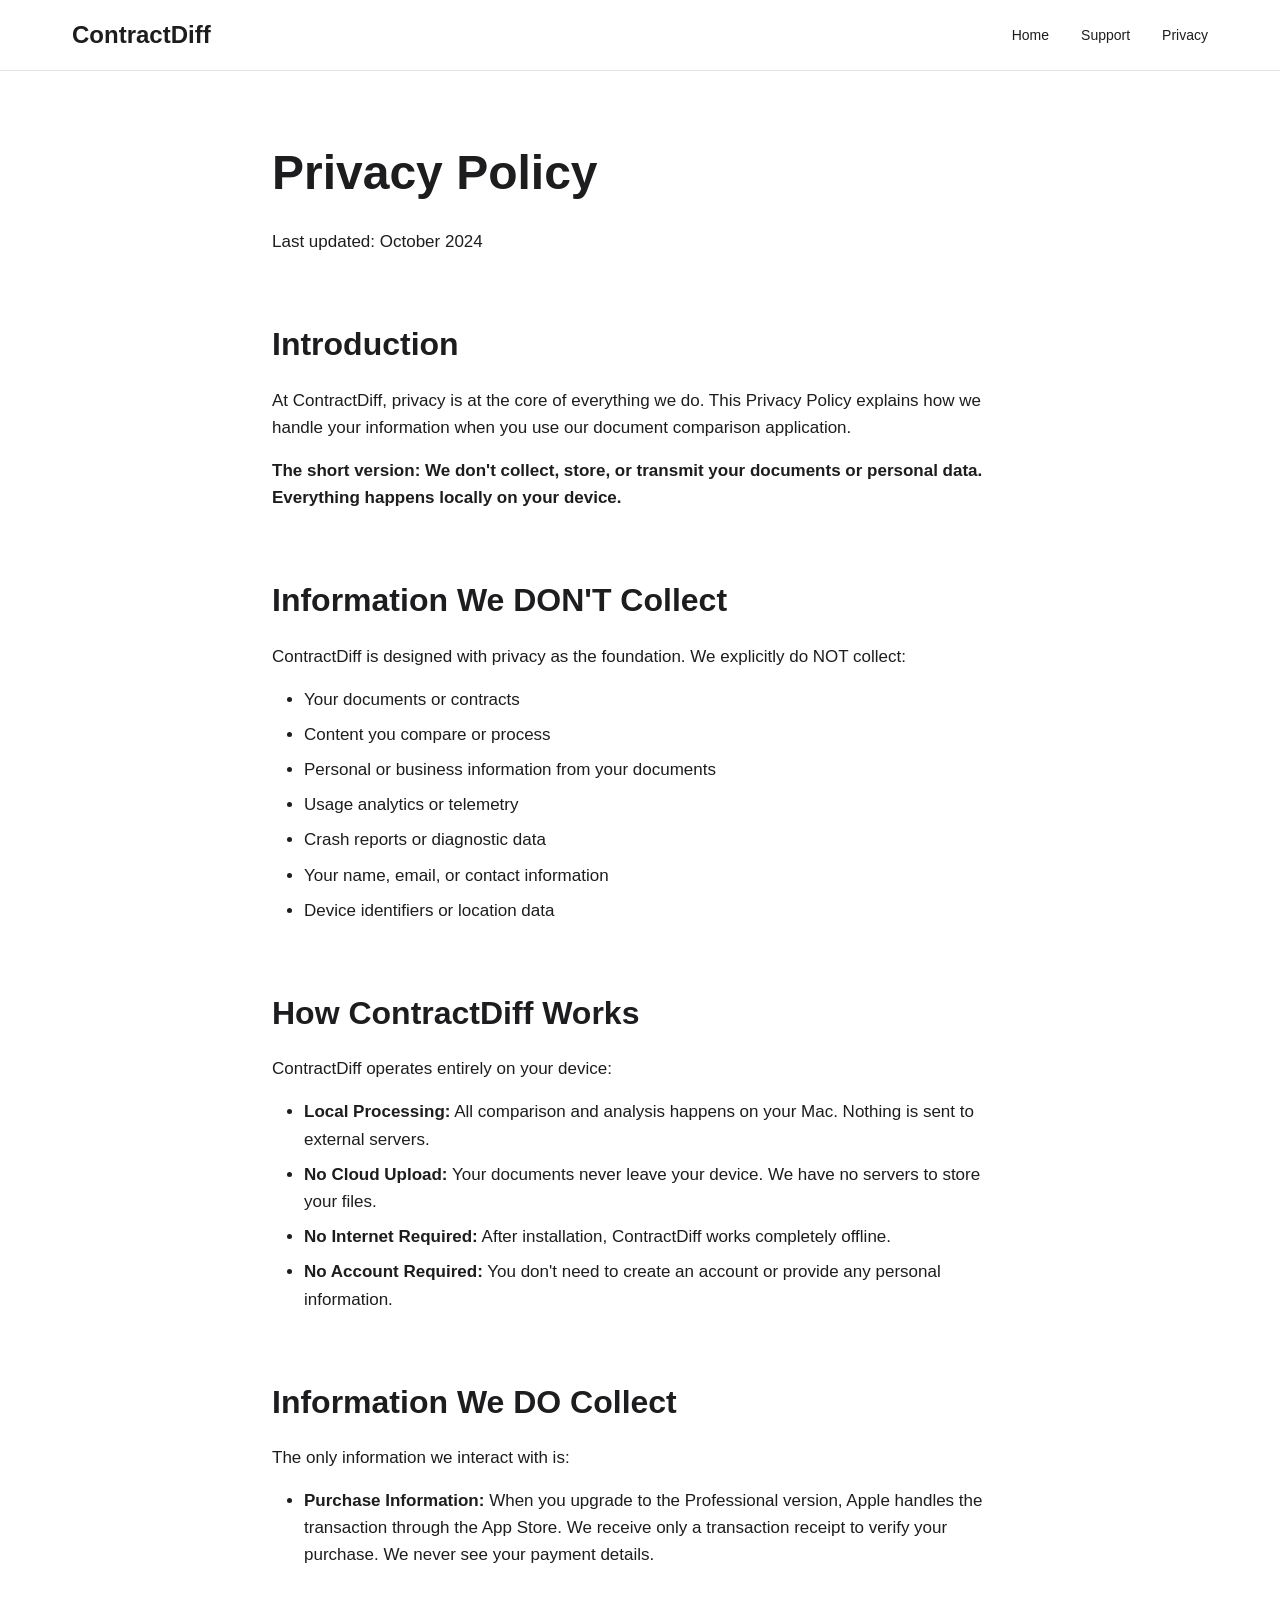
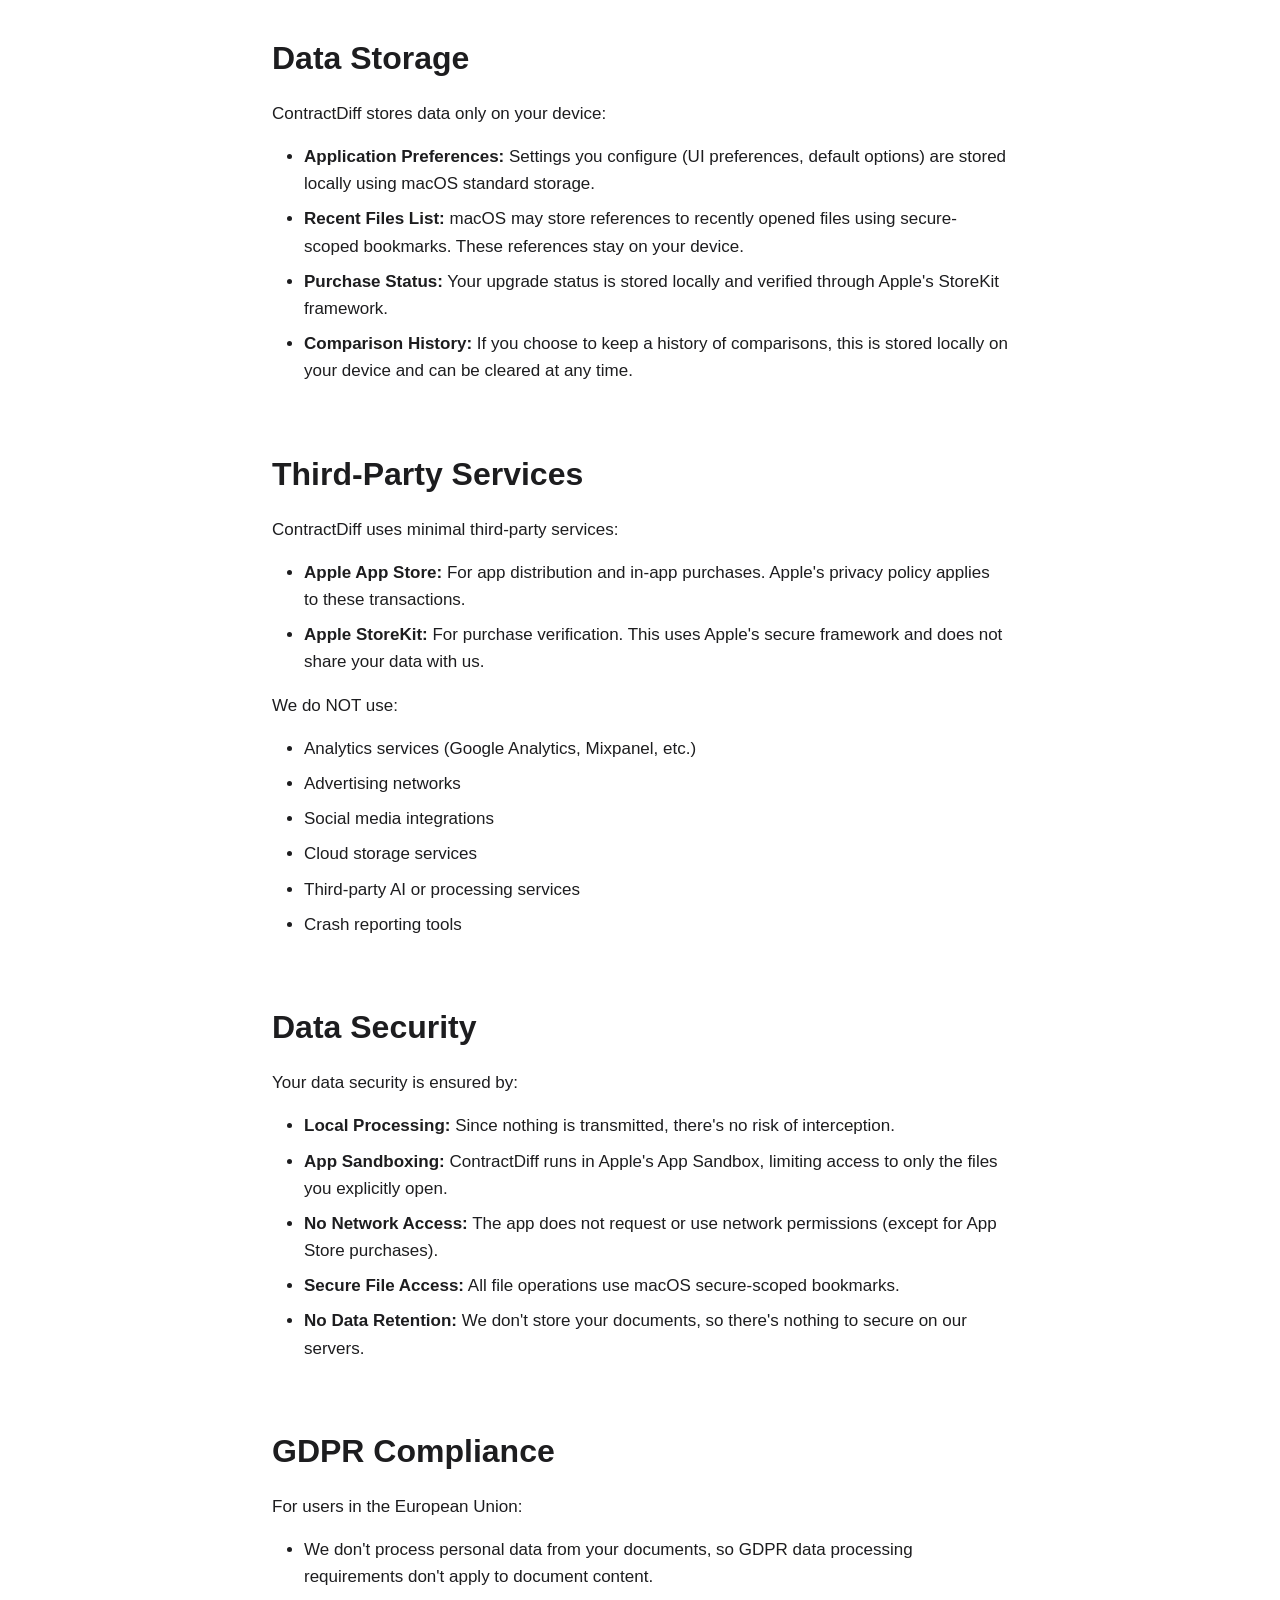
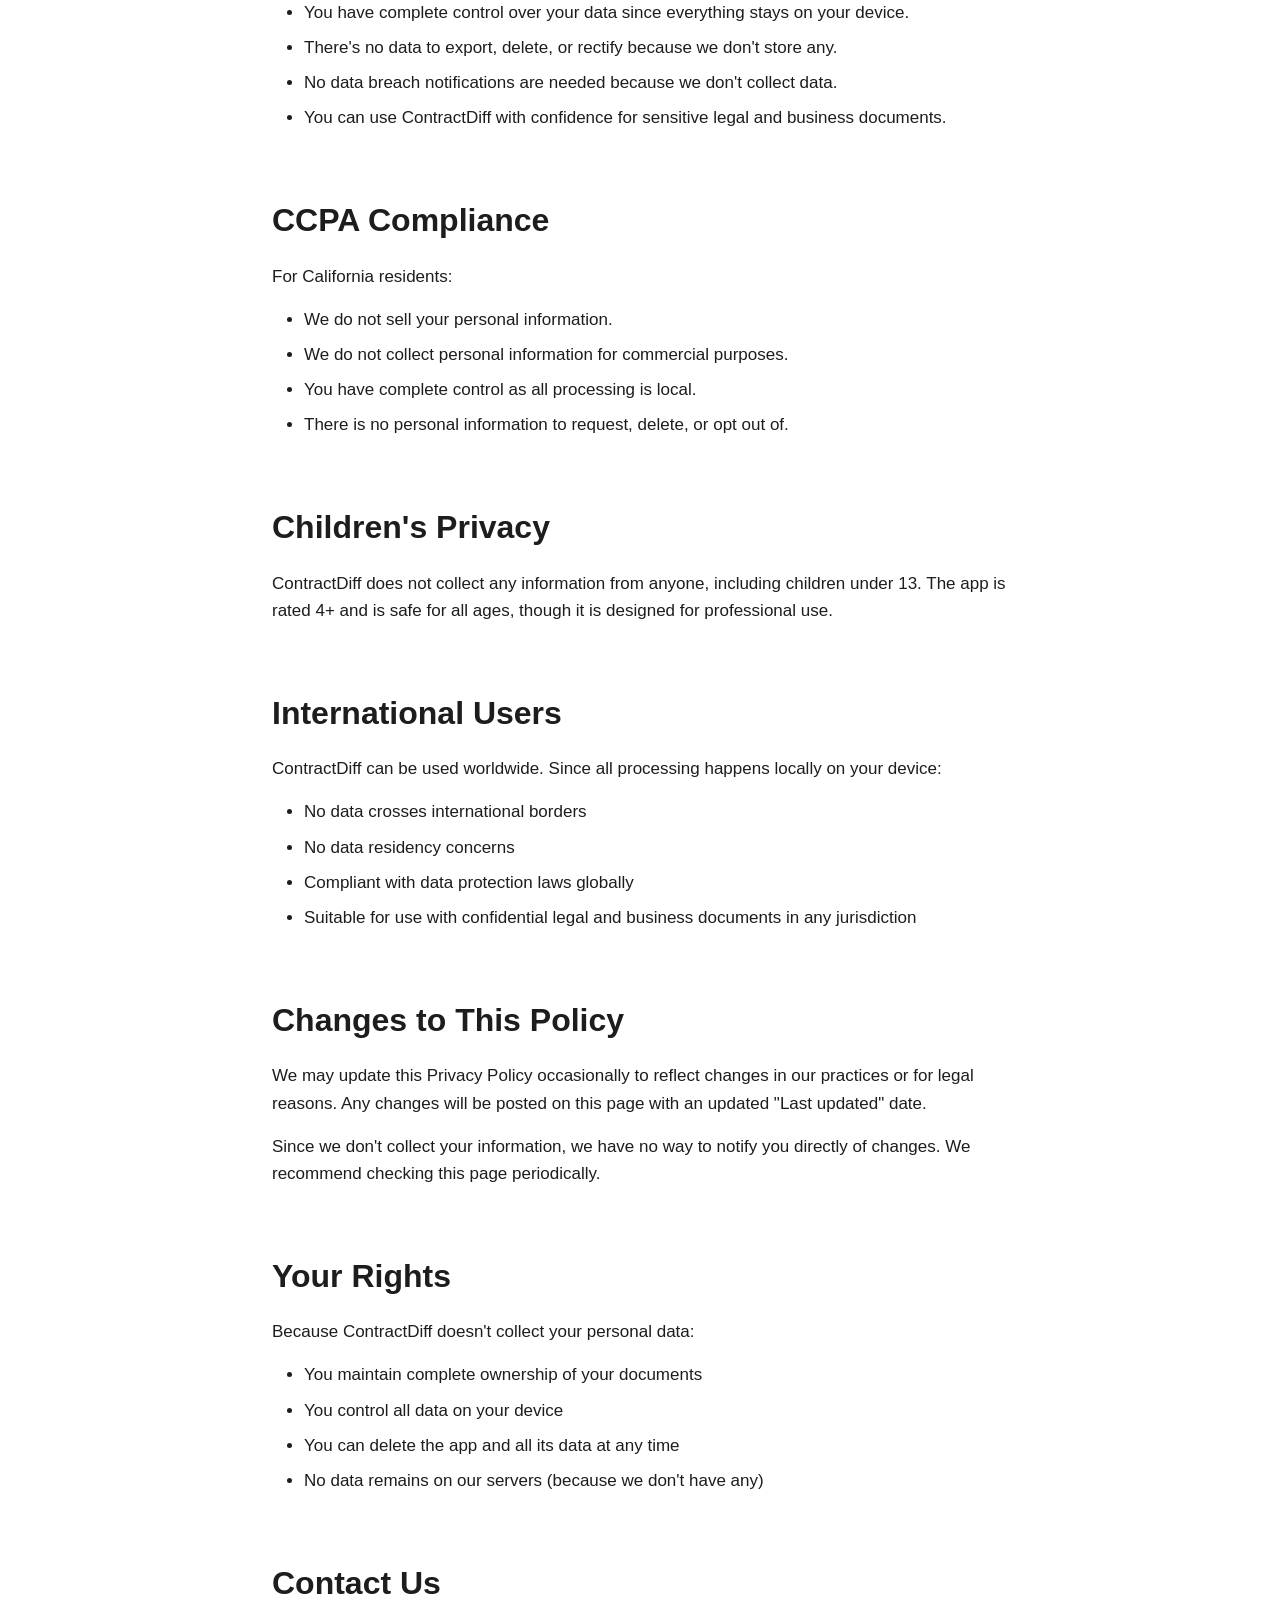
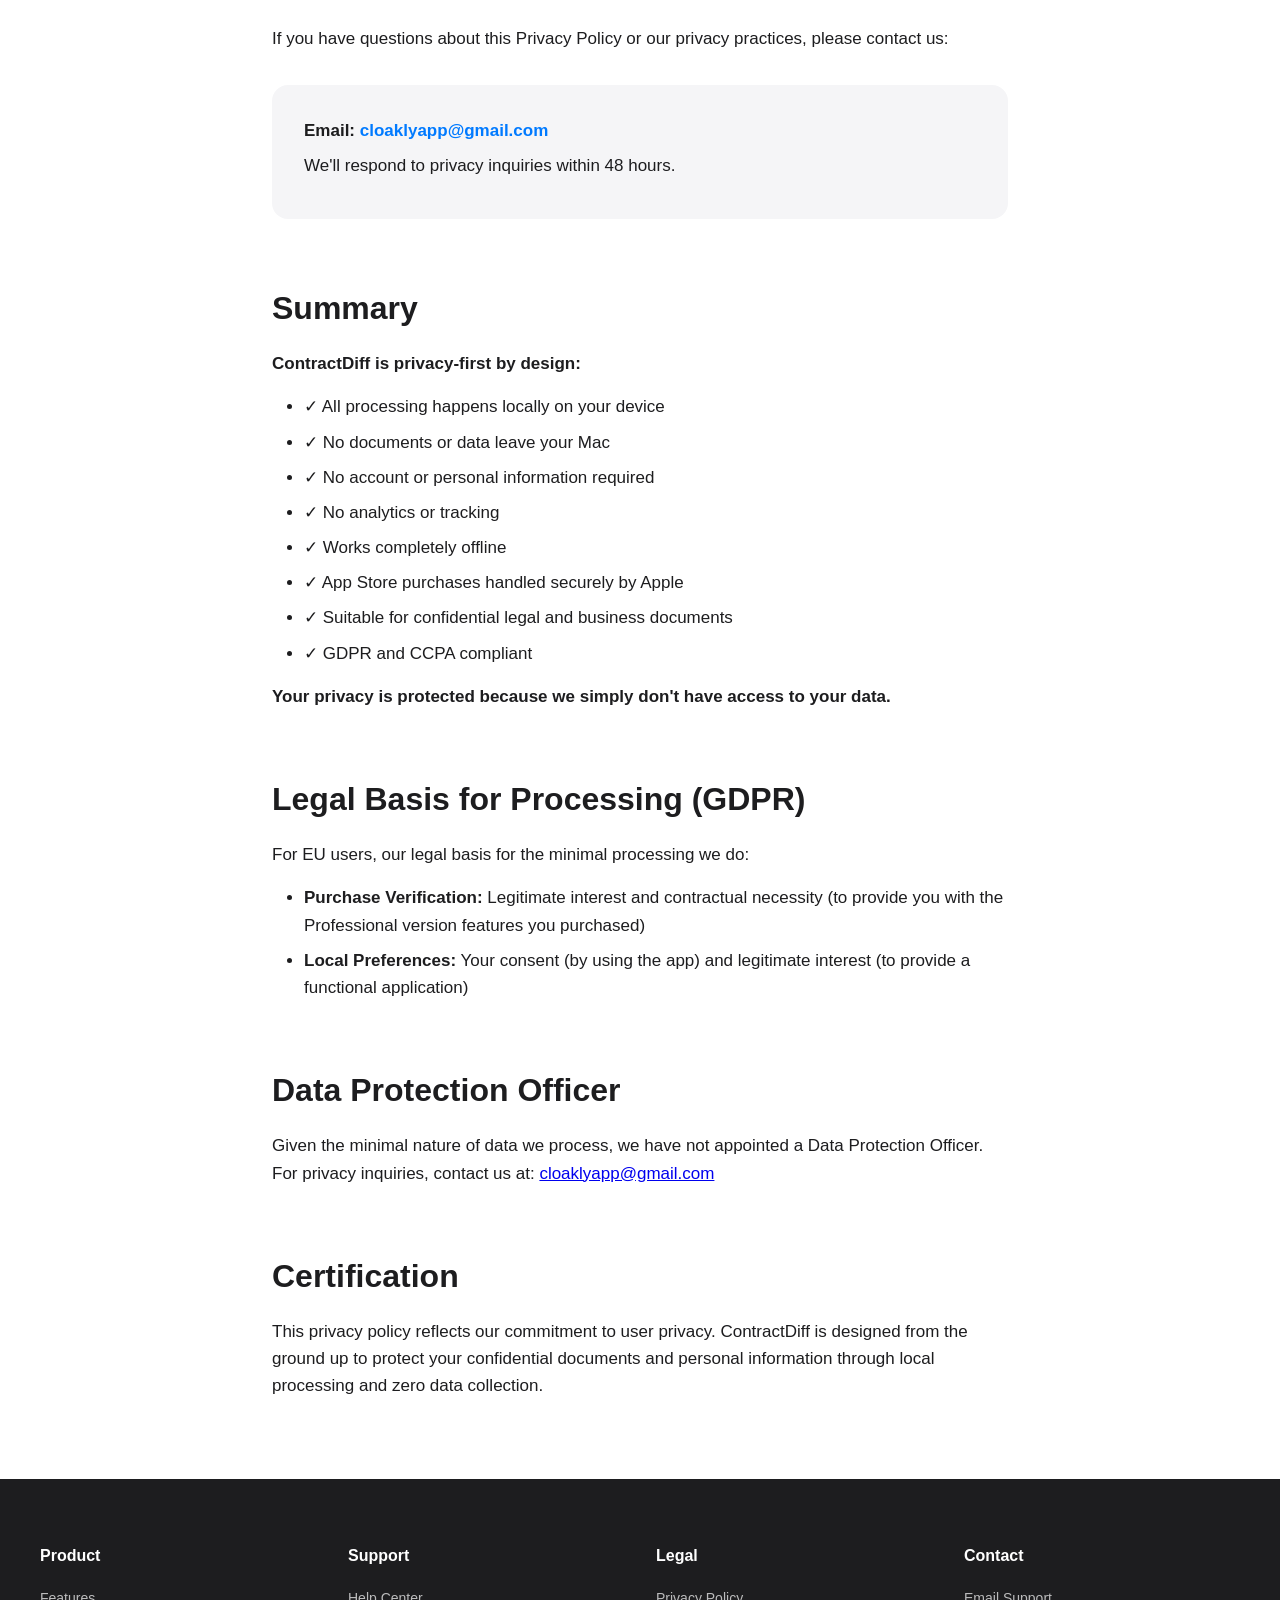
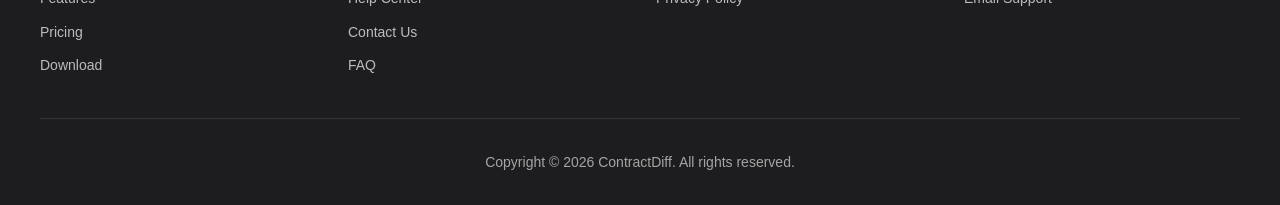
==== privacy.html @ 59f99d76 "Initial ContractDiff website with marketing, support, and privacy pages" ====
<!DOCTYPE html>
<html lang="en">
<head>
    <meta charset="UTF-8">
    <meta name="viewport" content="width=device-width, initial-scale=1.0">
    <meta name="description" content="ContractDiff Privacy Policy - Learn how we protect your documents and personal data.">
    <title>Privacy Policy - ContractDiff</title>
    <link rel="stylesheet" href="css/style.css">
</head>
<body>
    <header>
        <nav>
            <a href="index.html" class="logo">ContractDiff</a>
            <ul class="nav-links">
                <li><a href="index.html">Home</a></li>
                <li><a href="support.html">Support</a></li>
                <li><a href="privacy.html">Privacy</a></li>
            </ul>
        </nav>
    </header>

    <main class="privacy-container">
        <h1>Privacy Policy</h1>
        <p class="last-updated">Last updated: October 2024</p>

        <h2>Introduction</h2>
        <p>At ContractDiff, privacy is at the core of everything we do. This Privacy Policy explains how we handle your information when you use our document comparison application.</p>
        <p><strong>The short version: We don't collect, store, or transmit your documents or personal data. Everything happens locally on your device.</strong></p>

        <h2>Information We DON'T Collect</h2>
        <p>ContractDiff is designed with privacy as the foundation. We explicitly do NOT collect:</p>
        <ul>
            <li>Your documents or contracts</li>
            <li>Content you compare or process</li>
            <li>Personal or business information from your documents</li>
            <li>Usage analytics or telemetry</li>
            <li>Crash reports or diagnostic data</li>
            <li>Your name, email, or contact information</li>
            <li>Device identifiers or location data</li>
        </ul>

        <h2>How ContractDiff Works</h2>
        <p>ContractDiff operates entirely on your device:</p>
        <ul>
            <li><strong>Local Processing:</strong> All comparison and analysis happens on your Mac. Nothing is sent to external servers.</li>
            <li><strong>No Cloud Upload:</strong> Your documents never leave your device. We have no servers to store your files.</li>
            <li><strong>No Internet Required:</strong> After installation, ContractDiff works completely offline.</li>
            <li><strong>No Account Required:</strong> You don't need to create an account or provide any personal information.</li>
        </ul>

        <h2>Information We DO Collect</h2>
        <p>The only information we interact with is:</p>
        <ul>
            <li><strong>Purchase Information:</strong> When you upgrade to the Professional version, Apple handles the transaction through the App Store. We receive only a transaction receipt to verify your purchase. We never see your payment details.</li>
        </ul>

        <h2>Data Storage</h2>
        <p>ContractDiff stores data only on your device:</p>
        <ul>
            <li><strong>Application Preferences:</strong> Settings you configure (UI preferences, default options) are stored locally using macOS standard storage.</li>
            <li><strong>Recent Files List:</strong> macOS may store references to recently opened files using secure-scoped bookmarks. These references stay on your device.</li>
            <li><strong>Purchase Status:</strong> Your upgrade status is stored locally and verified through Apple's StoreKit framework.</li>
            <li><strong>Comparison History:</strong> If you choose to keep a history of comparisons, this is stored locally on your device and can be cleared at any time.</li>
        </ul>

        <h2>Third-Party Services</h2>
        <p>ContractDiff uses minimal third-party services:</p>
        <ul>
            <li><strong>Apple App Store:</strong> For app distribution and in-app purchases. Apple's privacy policy applies to these transactions.</li>
            <li><strong>Apple StoreKit:</strong> For purchase verification. This uses Apple's secure framework and does not share your data with us.</li>
        </ul>
        <p>We do NOT use:</p>
        <ul>
            <li>Analytics services (Google Analytics, Mixpanel, etc.)</li>
            <li>Advertising networks</li>
            <li>Social media integrations</li>
            <li>Cloud storage services</li>
            <li>Third-party AI or processing services</li>
            <li>Crash reporting tools</li>
        </ul>

        <h2>Data Security</h2>
        <p>Your data security is ensured by:</p>
        <ul>
            <li><strong>Local Processing:</strong> Since nothing is transmitted, there's no risk of interception.</li>
            <li><strong>App Sandboxing:</strong> ContractDiff runs in Apple's App Sandbox, limiting access to only the files you explicitly open.</li>
            <li><strong>No Network Access:</strong> The app does not request or use network permissions (except for App Store purchases).</li>
            <li><strong>Secure File Access:</strong> All file operations use macOS secure-scoped bookmarks.</li>
            <li><strong>No Data Retention:</strong> We don't store your documents, so there's nothing to secure on our servers.</li>
        </ul>

        <h2>GDPR Compliance</h2>
        <p>For users in the European Union:</p>
        <ul>
            <li>We don't process personal data from your documents, so GDPR data processing requirements don't apply to document content.</li>
            <li>You have complete control over your data since everything stays on your device.</li>
            <li>There's no data to export, delete, or rectify because we don't store any.</li>
            <li>No data breach notifications are needed because we don't collect data.</li>
            <li>You can use ContractDiff with confidence for sensitive legal and business documents.</li>
        </ul>

        <h2>CCPA Compliance</h2>
        <p>For California residents:</p>
        <ul>
            <li>We do not sell your personal information.</li>
            <li>We do not collect personal information for commercial purposes.</li>
            <li>You have complete control as all processing is local.</li>
            <li>There is no personal information to request, delete, or opt out of.</li>
        </ul>

        <h2>Children's Privacy</h2>
        <p>ContractDiff does not collect any information from anyone, including children under 13. The app is rated 4+ and is safe for all ages, though it is designed for professional use.</p>

        <h2>International Users</h2>
        <p>ContractDiff can be used worldwide. Since all processing happens locally on your device:</p>
        <ul>
            <li>No data crosses international borders</li>
            <li>No data residency concerns</li>
            <li>Compliant with data protection laws globally</li>
            <li>Suitable for use with confidential legal and business documents in any jurisdiction</li>
        </ul>

        <h2>Changes to This Policy</h2>
        <p>We may update this Privacy Policy occasionally to reflect changes in our practices or for legal reasons. Any changes will be posted on this page with an updated "Last updated" date.</p>
        <p>Since we don't collect your information, we have no way to notify you directly of changes. We recommend checking this page periodically.</p>

        <h2>Your Rights</h2>
        <p>Because ContractDiff doesn't collect your personal data:</p>
        <ul>
            <li>You maintain complete ownership of your documents</li>
            <li>You control all data on your device</li>
            <li>You can delete the app and all its data at any time</li>
            <li>No data remains on our servers (because we don't have any)</li>
        </ul>

        <h2>Contact Us</h2>
        <p>If you have questions about this Privacy Policy or our privacy practices, please contact us:</p>
        <div class="contact-box">
            <p><strong>Email:</strong> <a href="mailto:cloaklyapp@gmail.com">cloaklyapp@gmail.com</a></p>
            <p>We'll respond to privacy inquiries within 48 hours.</p>
        </div>

        <h2>Summary</h2>
        <p><strong>ContractDiff is privacy-first by design:</strong></p>
        <ul>
            <li>✓ All processing happens locally on your device</li>
            <li>✓ No documents or data leave your Mac</li>
            <li>✓ No account or personal information required</li>
            <li>✓ No analytics or tracking</li>
            <li>✓ Works completely offline</li>
            <li>✓ App Store purchases handled securely by Apple</li>
            <li>✓ Suitable for confidential legal and business documents</li>
            <li>✓ GDPR and CCPA compliant</li>
        </ul>
        <p><strong>Your privacy is protected because we simply don't have access to your data.</strong></p>

        <h2>Legal Basis for Processing (GDPR)</h2>
        <p>For EU users, our legal basis for the minimal processing we do:</p>
        <ul>
            <li><strong>Purchase Verification:</strong> Legitimate interest and contractual necessity (to provide you with the Professional version features you purchased)</li>
            <li><strong>Local Preferences:</strong> Your consent (by using the app) and legitimate interest (to provide a functional application)</li>
        </ul>

        <h2>Data Protection Officer</h2>
        <p>Given the minimal nature of data we process, we have not appointed a Data Protection Officer. For privacy inquiries, contact us at: <a href="mailto:cloaklyapp@gmail.com">cloaklyapp@gmail.com</a></p>

        <h2>Certification</h2>
        <p>This privacy policy reflects our commitment to user privacy. ContractDiff is designed from the ground up to protect your confidential documents and personal information through local processing and zero data collection.</p>
    </main>

    <footer>
        <div class="footer-content">
            <div class="footer-section">
                <h4>Product</h4>
                <ul>
                    <li><a href="index.html">Features</a></li>
                    <li><a href="index.html#pricing">Pricing</a></li>
                    <li><a href="#">Download</a></li>
                </ul>
            </div>
            <div class="footer-section">
                <h4>Support</h4>
                <ul>
                    <li><a href="support.html">Help Center</a></li>
                    <li><a href="support.html#contact">Contact Us</a></li>
                    <li><a href="support.html#faq">FAQ</a></li>
                </ul>
            </div>
            <div class="footer-section">
                <h4>Legal</h4>
                <ul>
                    <li><a href="privacy.html">Privacy Policy</a></li>
                </ul>
            </div>
            <div class="footer-section">
                <h4>Contact</h4>
                <ul>
                    <li><a href="mailto:cloaklyapp@gmail.com">Email Support</a></li>
                </ul>
            </div>
        </div>
        <div class="footer-bottom">
            <p>Copyright © 2026 ContractDiff. All rights reserved.</p>
        </div>
    </footer>
</body>
</html>
---- css/style.css ----
/* ContractDiff Website Styles */
/* Modern, Clean Design with Blue Accent */

:root {
    --primary-blue: #007AFF;
    --dark-blue: #0051D5;
    --dark-text: #1d1d1f;
    --gray-text: #86868b;
    --light-bg: #f5f5f7;
    --white: #ffffff;
    --border-radius: 16px;
    --spacing-xs: 8px;
    --spacing-sm: 16px;
    --spacing-md: 32px;
    --spacing-lg: 64px;
    --spacing-xl: 96px;
}

* {
    margin: 0;
    padding: 0;
    box-sizing: border-box;
}

body {
    font-family: -apple-system, BlinkMacSystemFont, 'SF Pro Display', 'Segoe UI', 'Helvetica Neue', Arial, sans-serif;
    color: var(--dark-text);
    line-height: 1.6;
    background: var(--white);
    -webkit-font-smoothing: antialiased;
    -moz-osx-font-smoothing: grayscale;
}

/* Header */
header {
    background: rgba(255, 255, 255, 0.8);
    backdrop-filter: blur(20px);
    border-bottom: 1px solid rgba(0, 0, 0, 0.1);
    position: sticky;
    top: 0;
    z-index: 1000;
}

nav {
    max-width: 1200px;
    margin: 0 auto;
    padding: var(--spacing-sm) var(--spacing-md);
    display: flex;
    justify-content: space-between;
    align-items: center;
}

.logo {
    font-size: 24px;
    font-weight: 600;
    color: var(--dark-text);
    text-decoration: none;
}

.nav-links {
    display: flex;
    gap: var(--spacing-md);
    list-style: none;
}

.nav-links a {
    color: var(--dark-text);
    text-decoration: none;
    font-size: 14px;
    transition: color 0.3s;
}

.nav-links a:hover {
    color: var(--primary-blue);
}

/* Hero Section */
.hero {
    text-align: center;
    padding: var(--spacing-xl) var(--spacing-md) var(--spacing-lg);
    max-width: 980px;
    margin: 0 auto;
}

.hero h1 {
    font-size: 56px;
    font-weight: 700;
    line-height: 1.1;
    margin-bottom: var(--spacing-sm);
    letter-spacing: -0.02em;
}

.hero .highlight {
    color: var(--primary-blue);
}

.hero p {
    font-size: 24px;
    color: var(--gray-text);
    margin-bottom: var(--spacing-md);
    font-weight: 400;
}

.cta-button {
    display: inline-block;
    background: var(--primary-blue);
    color: var(--white);
    padding: 16px 32px;
    border-radius: 12px;
    text-decoration: none;
    font-size: 18px;
    font-weight: 600;
    transition: all 0.3s;
    box-shadow: 0 4px 16px rgba(0, 122, 255, 0.3);
}

.cta-button:hover {
    background: var(--dark-blue);
    transform: translateY(-2px);
    box-shadow: 0 6px 20px rgba(0, 122, 255, 0.4);
}

/* Features Section */
.features {
    background: var(--light-bg);
    padding: var(--spacing-lg) var(--spacing-md);
}

.features-container {
    max-width: 1200px;
    margin: 0 auto;
}

.section-title {
    text-align: center;
    font-size: 40px;
    font-weight: 700;
    margin-bottom: var(--spacing-lg);
    letter-spacing: -0.02em;
}

.features-grid {
    display: grid;
    grid-template-columns: repeat(auto-fit, minmax(340px, 1fr));
    gap: var(--spacing-md);
}

.feature-card {
    background: var(--white);
    padding: var(--spacing-md);
    border-radius: var(--border-radius);
    transition: transform 0.3s, box-shadow 0.3s;
}

.feature-card:hover {
    transform: translateY(-4px);
    box-shadow: 0 12px 24px rgba(0, 0, 0, 0.1);
}

.feature-icon {
    font-size: 48px;
    margin-bottom: var(--spacing-sm);
}

.feature-card h3 {
    font-size: 22px;
    font-weight: 600;
    margin-bottom: var(--spacing-xs);
    color: var(--dark-text);
}

.feature-card p {
    color: var(--gray-text);
    font-size: 16px;
    line-height: 1.5;
}

/* Use Cases Section */
.use-cases {
    padding: var(--spacing-lg) var(--spacing-md);
    max-width: 1200px;
    margin: 0 auto;
}

.use-cases-list {
    display: grid;
    grid-template-columns: repeat(auto-fit, minmax(280px, 1fr));
    gap: var(--spacing-md);
    margin-top: var(--spacing-md);
}

.use-case {
    padding: var(--spacing-md);
    background: var(--light-bg);
    border-radius: var(--border-radius);
}

.use-case h3 {
    font-size: 20px;
    font-weight: 600;
    margin-bottom: var(--spacing-xs);
    color: var(--dark-text);
}

.use-case p {
    color: var(--gray-text);
    font-size: 15px;
    line-height: 1.5;
}

/* Pricing Section */
.pricing {
    background: var(--light-bg);
    padding: var(--spacing-lg) var(--spacing-md);
}

.pricing-container {
    max-width: 900px;
    margin: 0 auto;
    display: grid;
    grid-template-columns: repeat(auto-fit, minmax(300px, 1fr));
    gap: var(--spacing-md);
}

.pricing-card {
    background: var(--white);
    padding: var(--spacing-md);
    border-radius: var(--border-radius);
    border: 2px solid transparent;
    transition: all 0.3s;
}

.pricing-card:hover {
    border-color: var(--primary-blue);
    transform: translateY(-4px);
    box-shadow: 0 12px 24px rgba(0, 0, 0, 0.1);
}

.pricing-card h3 {
    font-size: 24px;
    font-weight: 600;
    margin-bottom: var(--spacing-sm);
}

.price {
    font-size: 48px;
    font-weight: 700;
    color: var(--primary-blue);
    margin-bottom: var(--spacing-xs);
}

.price-description {
    color: var(--gray-text);
    font-size: 14px;
    margin-bottom: var(--spacing-md);
}

.features-list {
    list-style: none;
    margin-bottom: var(--spacing-md);
}

.features-list li {
    padding: 8px 0;
    color: var(--dark-text);
    font-size: 15px;
}

.features-list li:before {
    content: "✓ ";
    color: var(--primary-blue);
    font-weight: bold;
    margin-right: 8px;
}

.pricing-button {
    display: block;
    width: 100%;
    background: var(--primary-blue);
    color: var(--white);
    padding: 12px 24px;
    border-radius: 8px;
    text-decoration: none;
    text-align: center;
    font-weight: 600;
    transition: background 0.3s;
}

.pricing-button:hover {
    background: var(--dark-blue);
}

.secondary-button {
    background: var(--white);
    color: var(--primary-blue);
    border: 2px solid var(--primary-blue);
}

.secondary-button:hover {
    background: var(--light-bg);
}

/* CTA Final Section */
.cta-final {
    text-align: center;
    padding: var(--spacing-lg) var(--spacing-md);
}

.cta-final h2 {
    font-size: 40px;
    font-weight: 700;
    margin-bottom: var(--spacing-sm);
}

.cta-final p {
    font-size: 20px;
    color: var(--gray-text);
    margin-bottom: var(--spacing-md);
}

/* Support & Privacy Pages */
.support-container,
.privacy-container {
    max-width: 800px;
    margin: 0 auto;
    padding: var(--spacing-lg) var(--spacing-md);
}

.support-container h1,
.privacy-container h1 {
    font-size: 48px;
    font-weight: 700;
    margin-bottom: var(--spacing-sm);
}

.support-container h2,
.privacy-container h2 {
    font-size: 32px;
    font-weight: 600;
    margin-top: var(--spacing-lg);
    margin-bottom: var(--spacing-sm);
    color: var(--dark-text);
}

.support-container h3,
.privacy-container h3 {
    font-size: 24px;
    font-weight: 600;
    margin-top: var(--spacing-md);
    margin-bottom: var(--spacing-sm);
    color: var(--dark-text);
}

.support-container p,
.privacy-container p {
    margin-bottom: var(--spacing-sm);
    color: var(--dark-text);
    font-size: 17px;
    line-height: 1.6;
}

.support-container ul,
.privacy-container ul,
.support-container ol,
.privacy-container ol {
    margin-bottom: var(--spacing-sm);
    margin-left: var(--spacing-md);
}

.support-container li,
.privacy-container li {
    margin-bottom: var(--spacing-xs);
    color: var(--dark-text);
    font-size: 17px;
}

.contact-box {
    background: var(--light-bg);
    padding: var(--spacing-md);
    border-radius: var(--border-radius);
    margin: var(--spacing-md) 0;
}

.contact-box p {
    margin-bottom: var(--spacing-xs);
}

.contact-box a {
    color: var(--primary-blue);
    text-decoration: none;
    font-weight: 600;
}

.contact-box a:hover {
    text-decoration: underline;
}

.last-updated {
    color: var(--gray-text);
    font-size: 14px;
    margin-bottom: var(--spacing-md);
}

/* Footer */
footer {
    background: var(--dark-text);
    color: var(--white);
    padding: var(--spacing-lg) var(--spacing-md) var(--spacing-md);
}

.footer-content {
    max-width: 1200px;
    margin: 0 auto;
    display: grid;
    grid-template-columns: repeat(auto-fit, minmax(200px, 1fr));
    gap: var(--spacing-md);
    margin-bottom: var(--spacing-md);
}

.footer-section h4 {
    font-size: 16px;
    font-weight: 600;
    margin-bottom: var(--spacing-sm);
}

.footer-section ul {
    list-style: none;
}

.footer-section li {
    margin-bottom: var(--spacing-xs);
}

.footer-section a {
    color: rgba(255, 255, 255, 0.7);
    text-decoration: none;
    font-size: 14px;
    transition: color 0.3s;
}

.footer-section a:hover {
    color: var(--white);
}

.footer-bottom {
    max-width: 1200px;
    margin: 0 auto;
    padding-top: var(--spacing-md);
    border-top: 1px solid rgba(255, 255, 255, 0.1);
    text-align: center;
    color: rgba(255, 255, 255, 0.6);
    font-size: 14px;
}

/* Responsive Design */
@media (max-width: 768px) {
    .hero h1 {
        font-size: 40px;
    }

    .hero p {
        font-size: 20px;
    }

    .section-title {
        font-size: 32px;
    }

    .features-grid {
        grid-template-columns: 1fr;
    }

    .use-cases-list {
        grid-template-columns: 1fr;
    }

    .pricing-container {
        grid-template-columns: 1fr;
    }

    .nav-links {
        gap: var(--spacing-sm);
    }

    .nav-links a {
        font-size: 13px;
    }

    .support-container h1,
    .privacy-container h1 {
        font-size: 36px;
    }

    .support-container h2,
    .privacy-container h2 {
        font-size: 28px;
    }
}

@media (max-width: 480px) {
    .hero h1 {
        font-size: 32px;
    }

    .hero p {
        font-size: 18px;
    }

    .logo {
        font-size: 20px;
    }

    .nav-links {
        gap: 12px;
    }
}
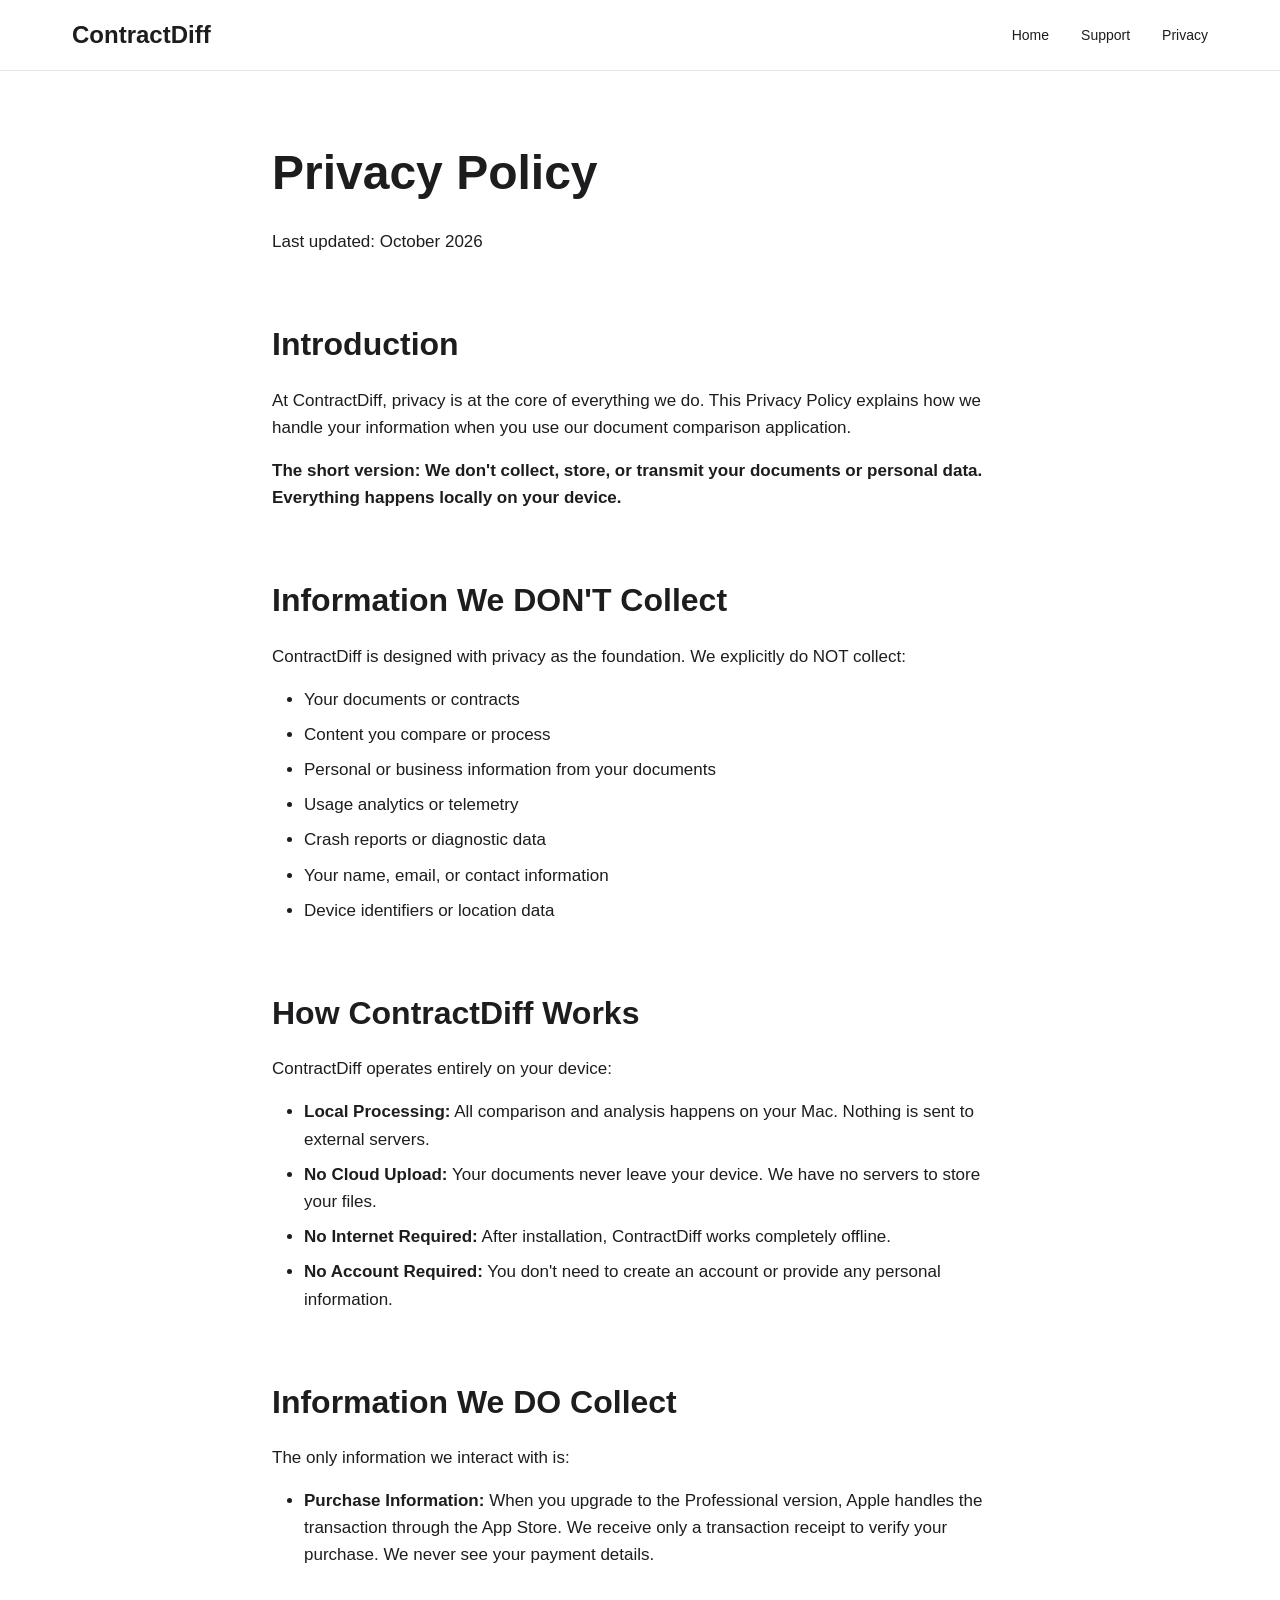
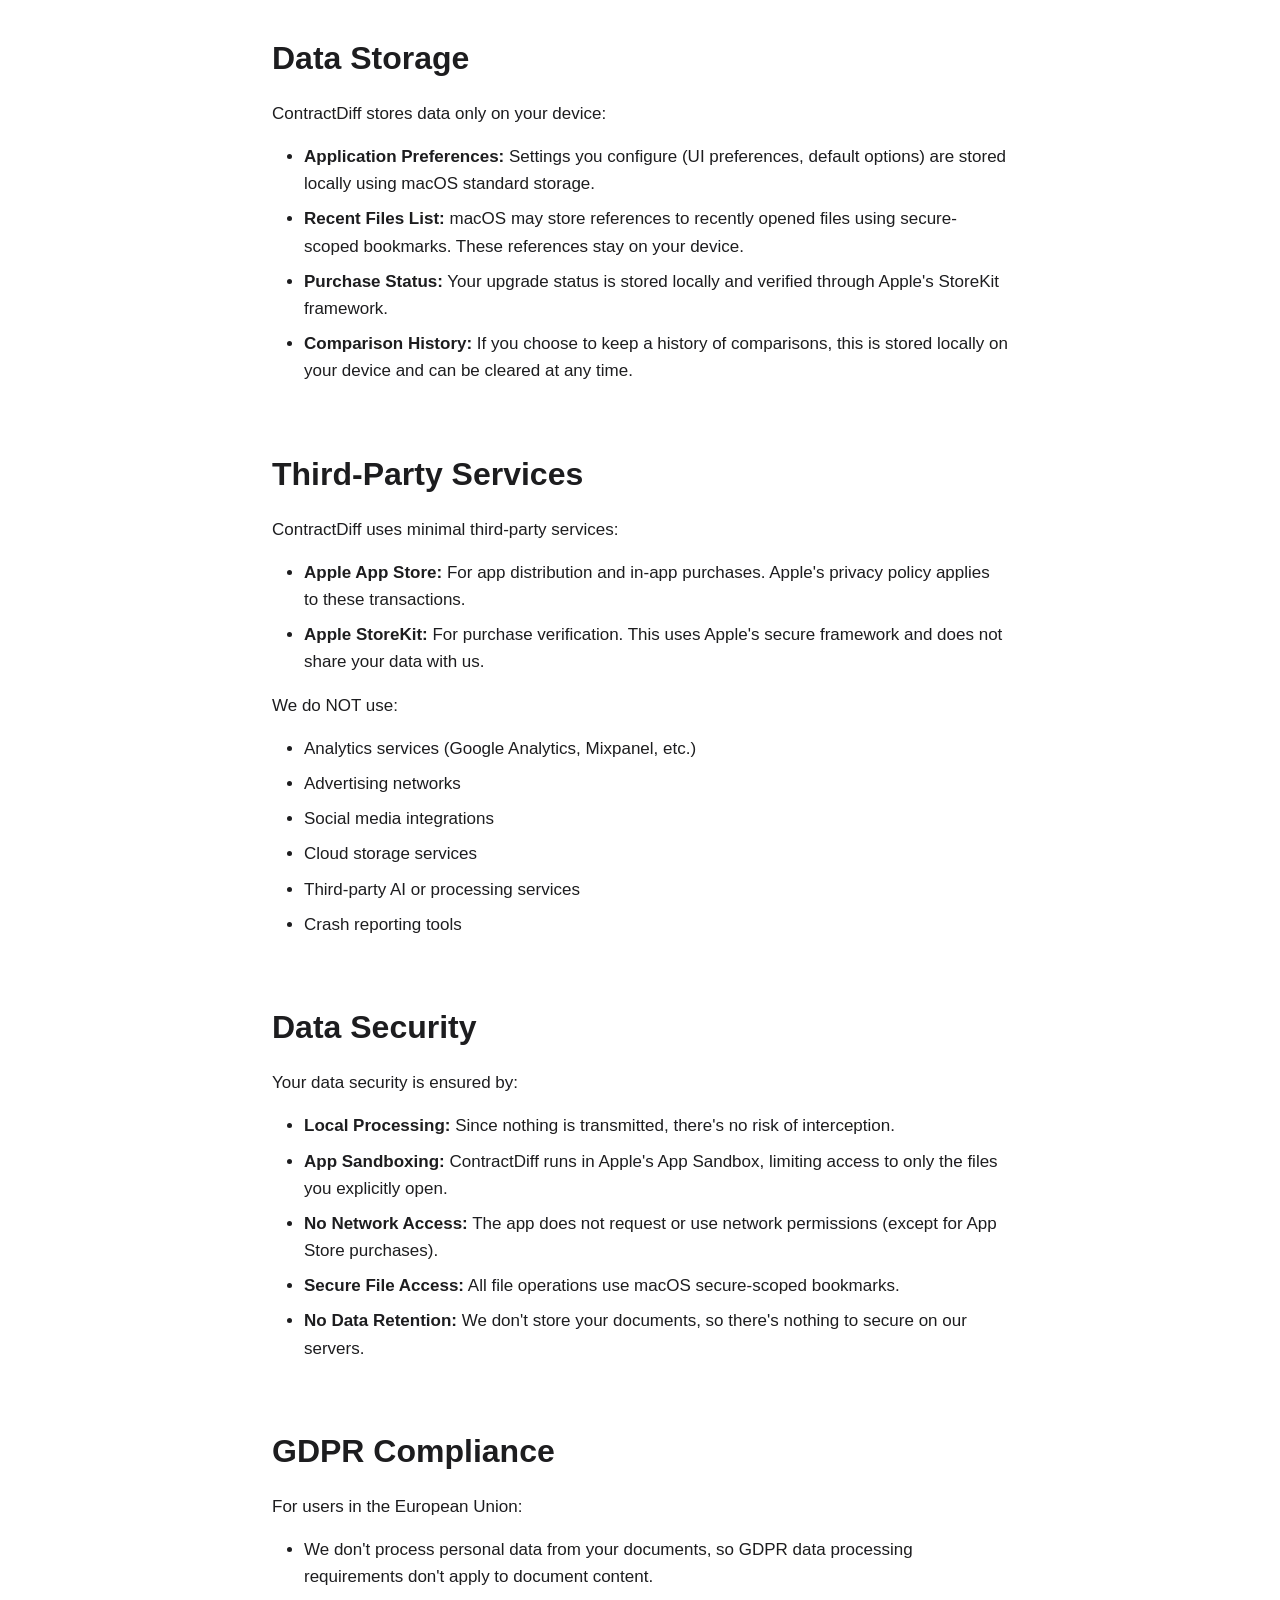
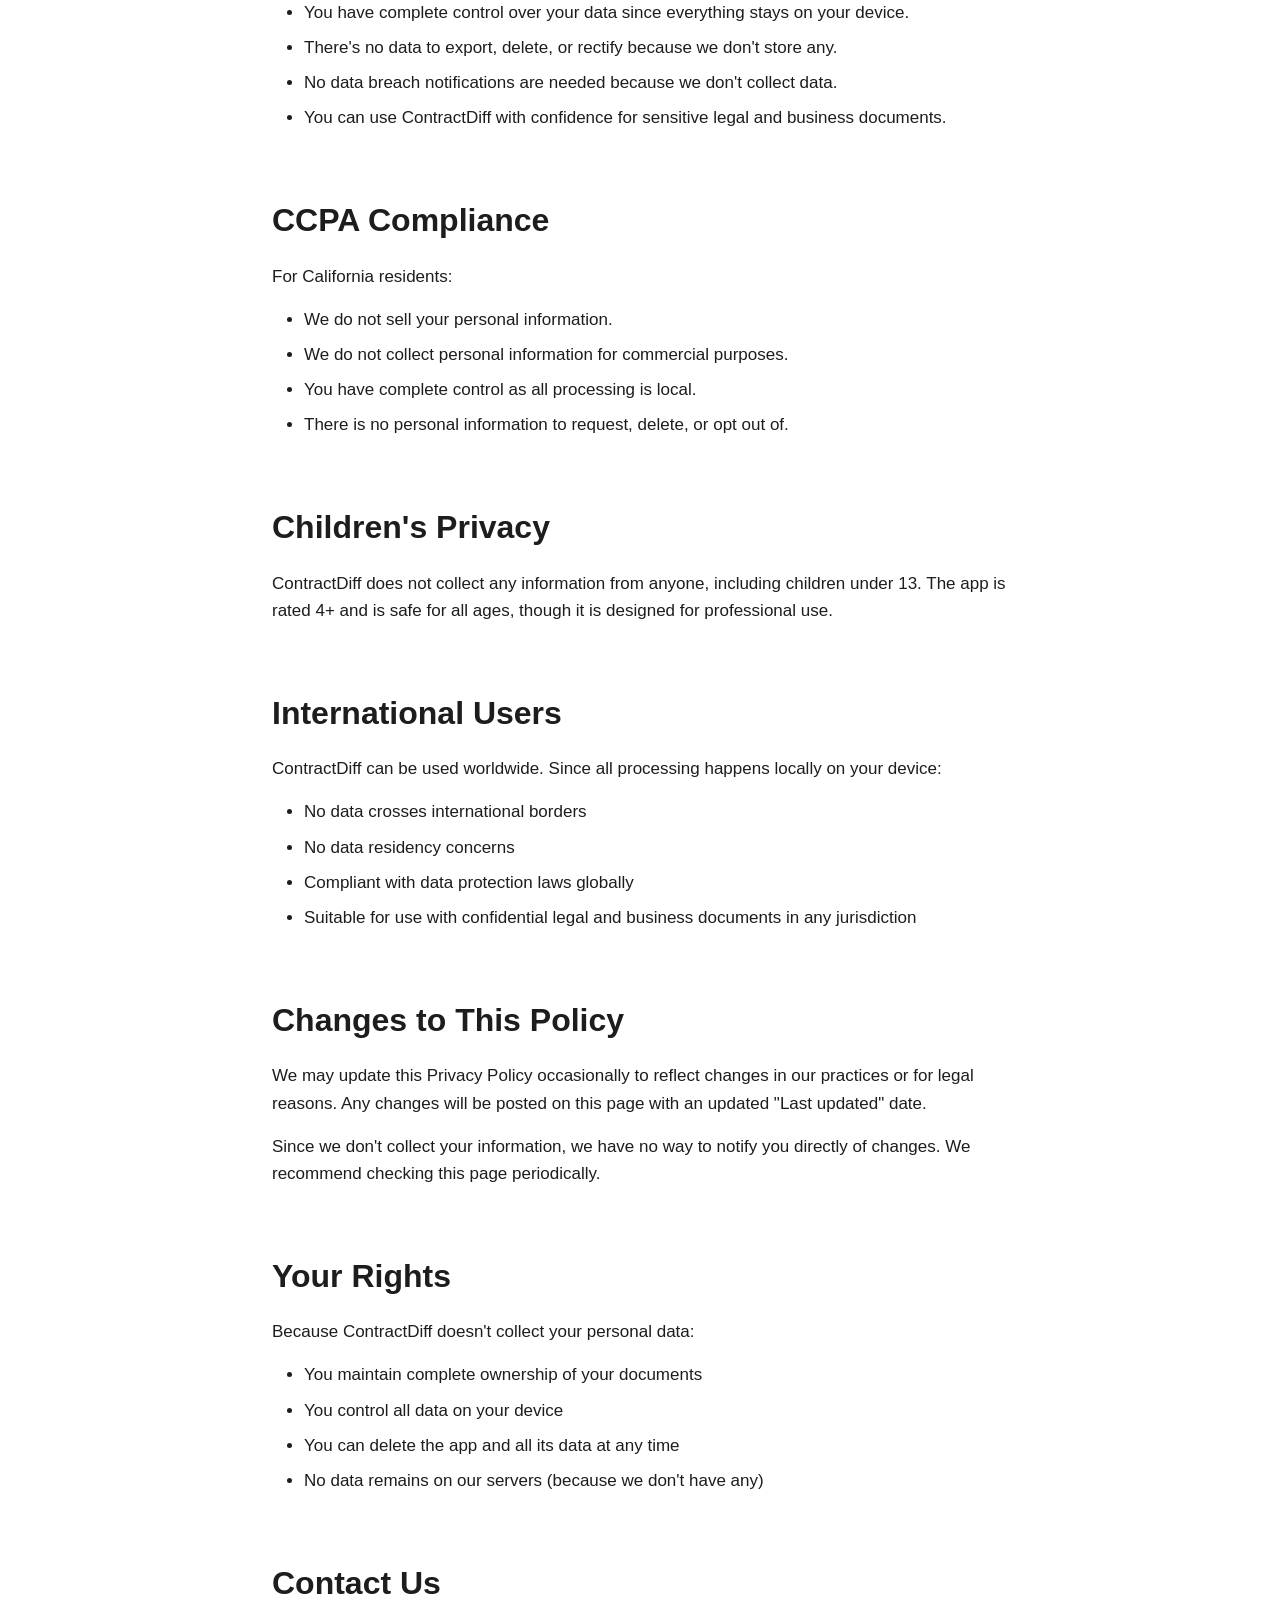
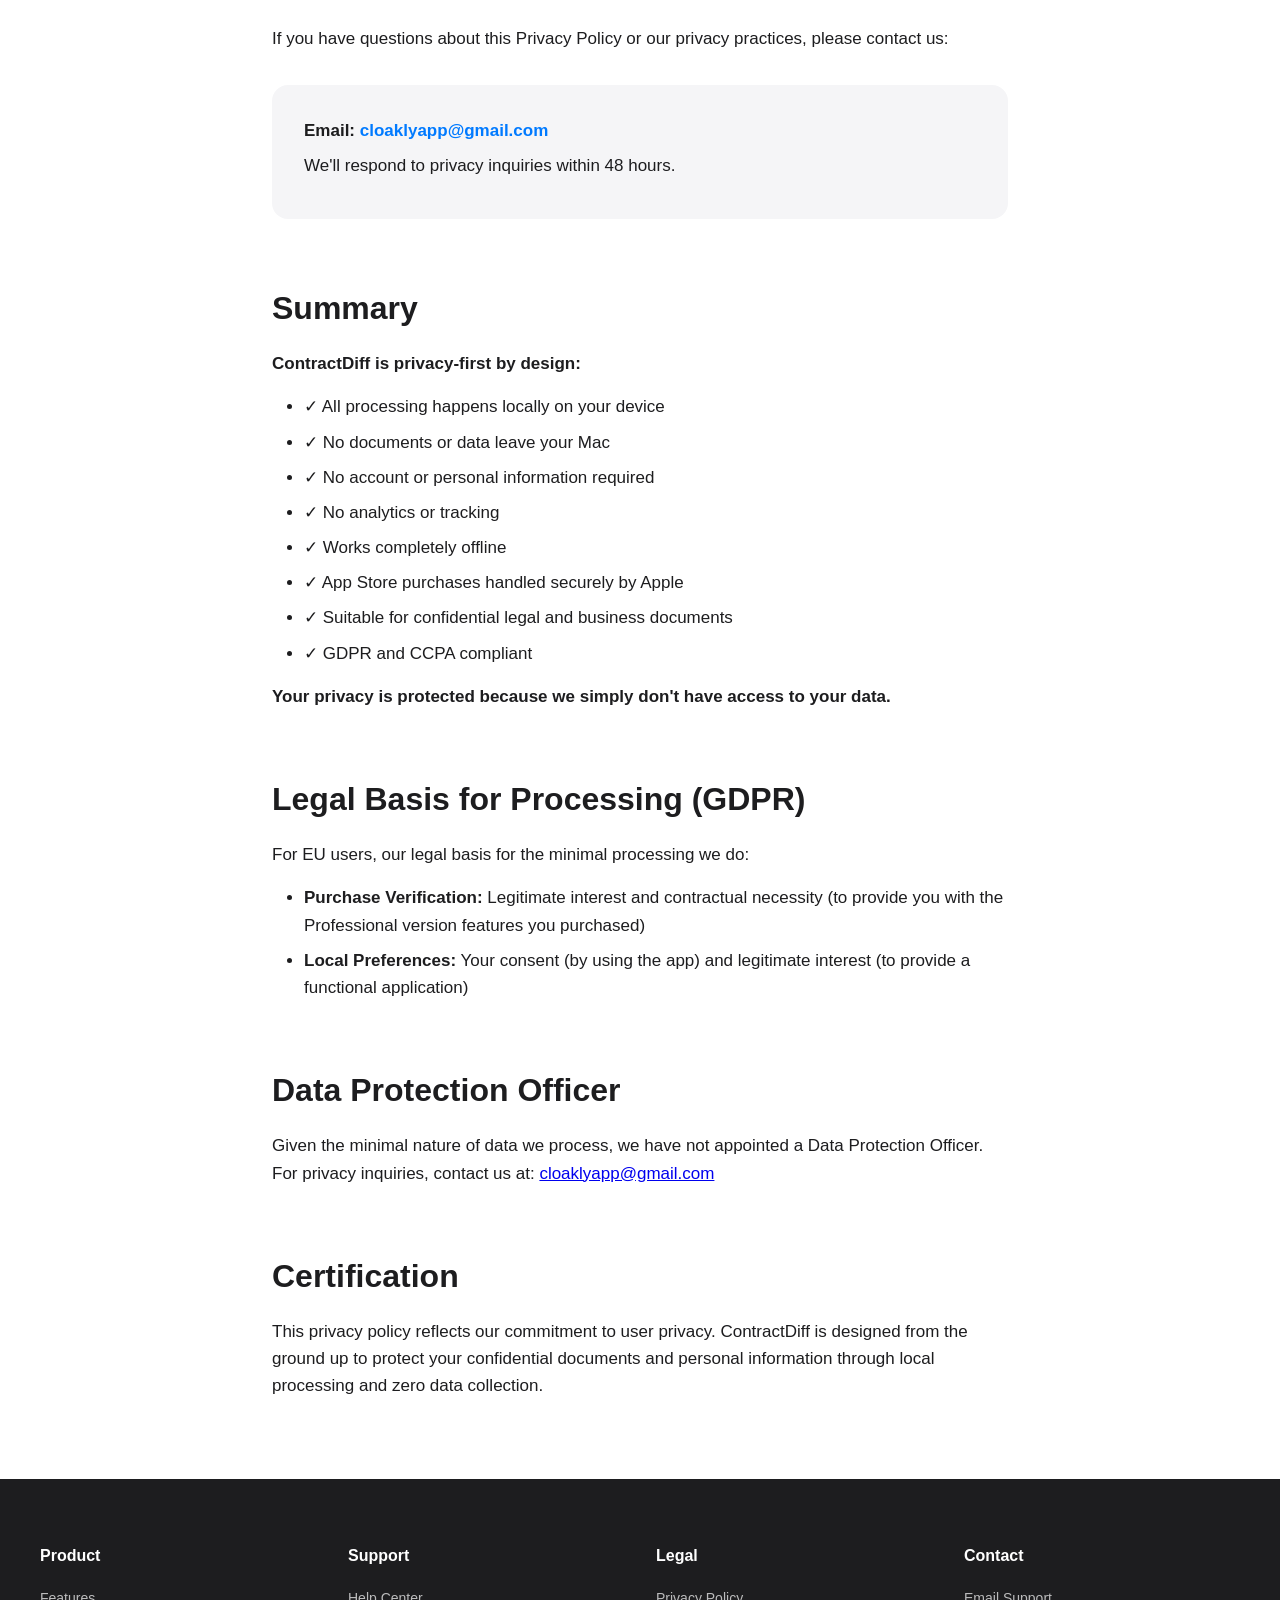
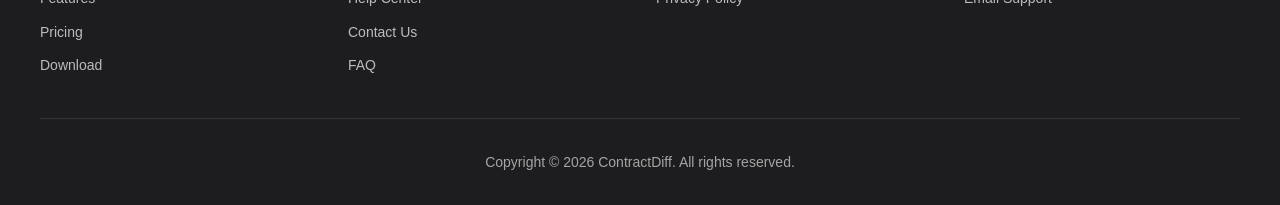
==== commit 86163325: "Update website content to match actual app features - Add 8 core features including Contract Mode (2" ====
--- a/privacy.html
+++ b/privacy.html
@@ -21,7 +21,7 @@
 
     <main class="privacy-container">
         <h1>Privacy Policy</h1>
-        <p class="last-updated">Last updated: October 2024</p>
+        <p class="last-updated">Last updated: October 2026</p>
 
         <h2>Introduction</h2>
         <p>At ContractDiff, privacy is at the core of everything we do. This Privacy Policy explains how we handle your information when you use our document comparison application.</p>
